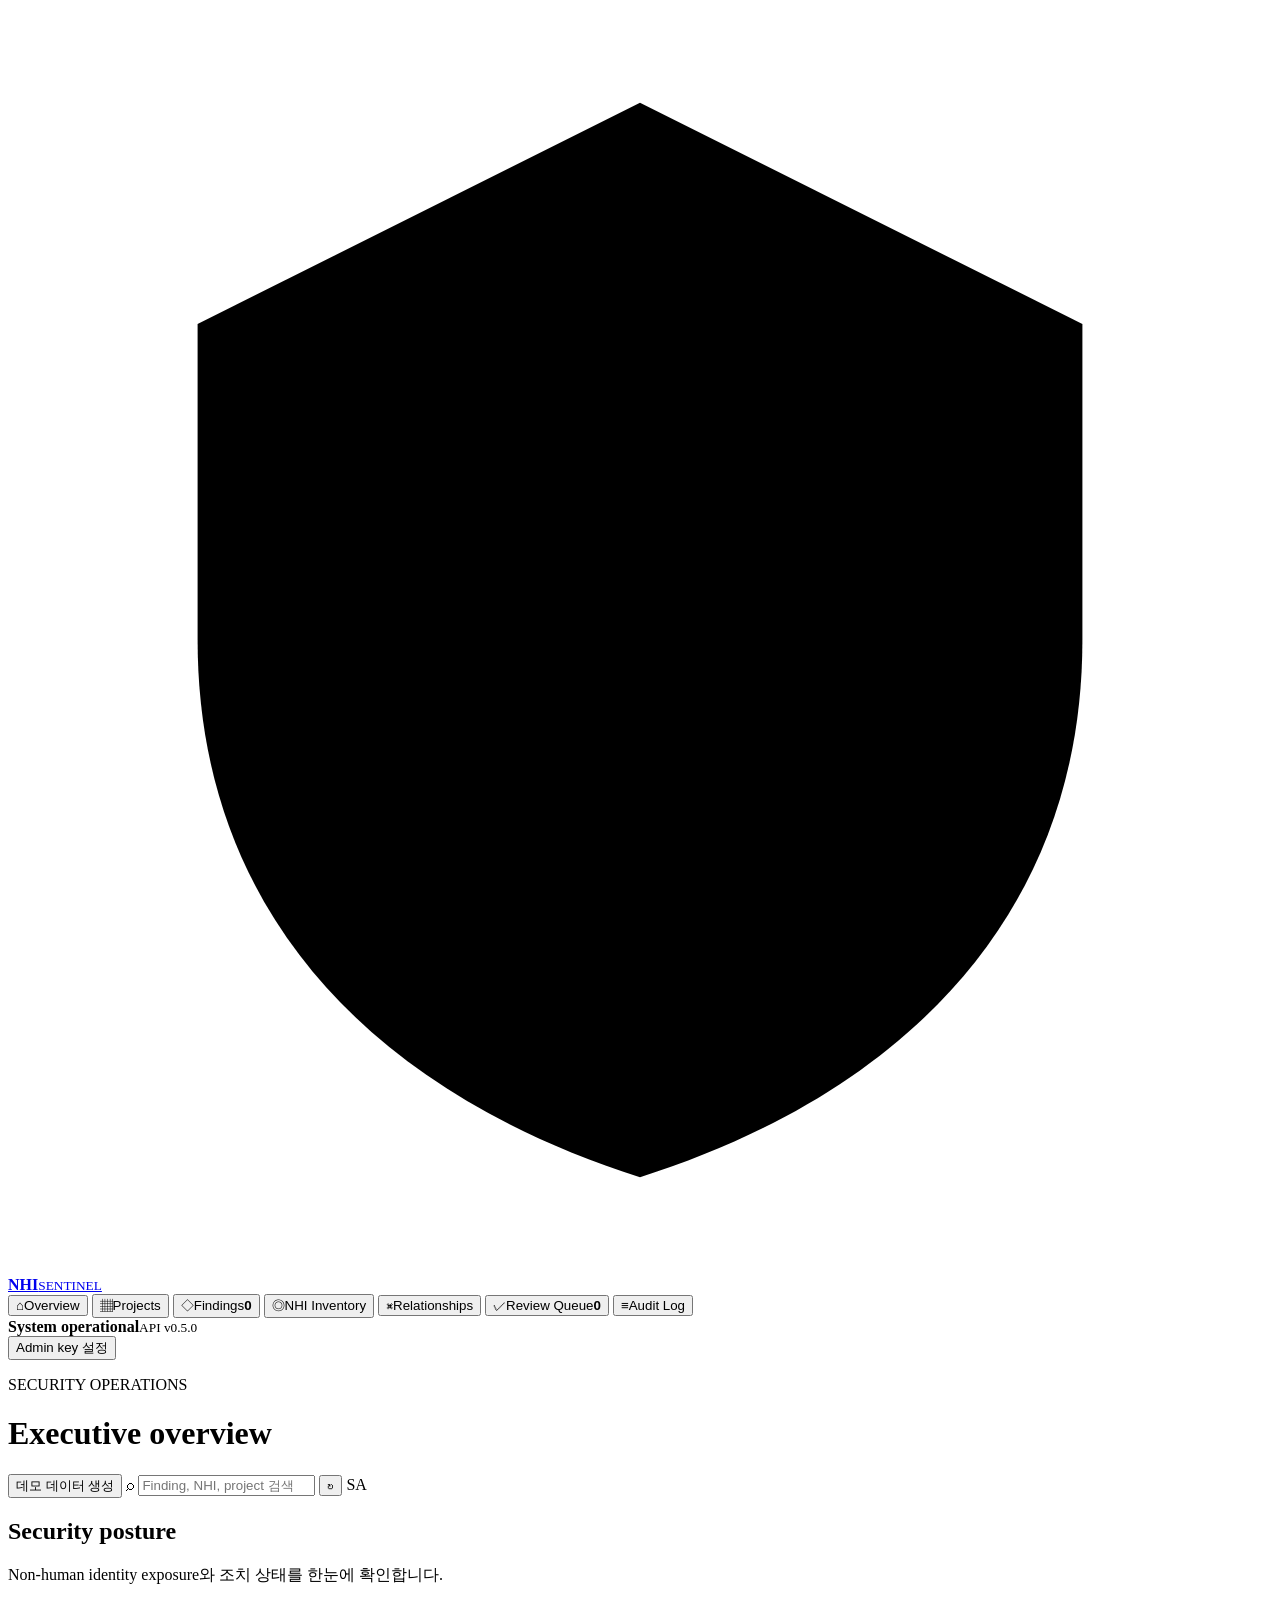
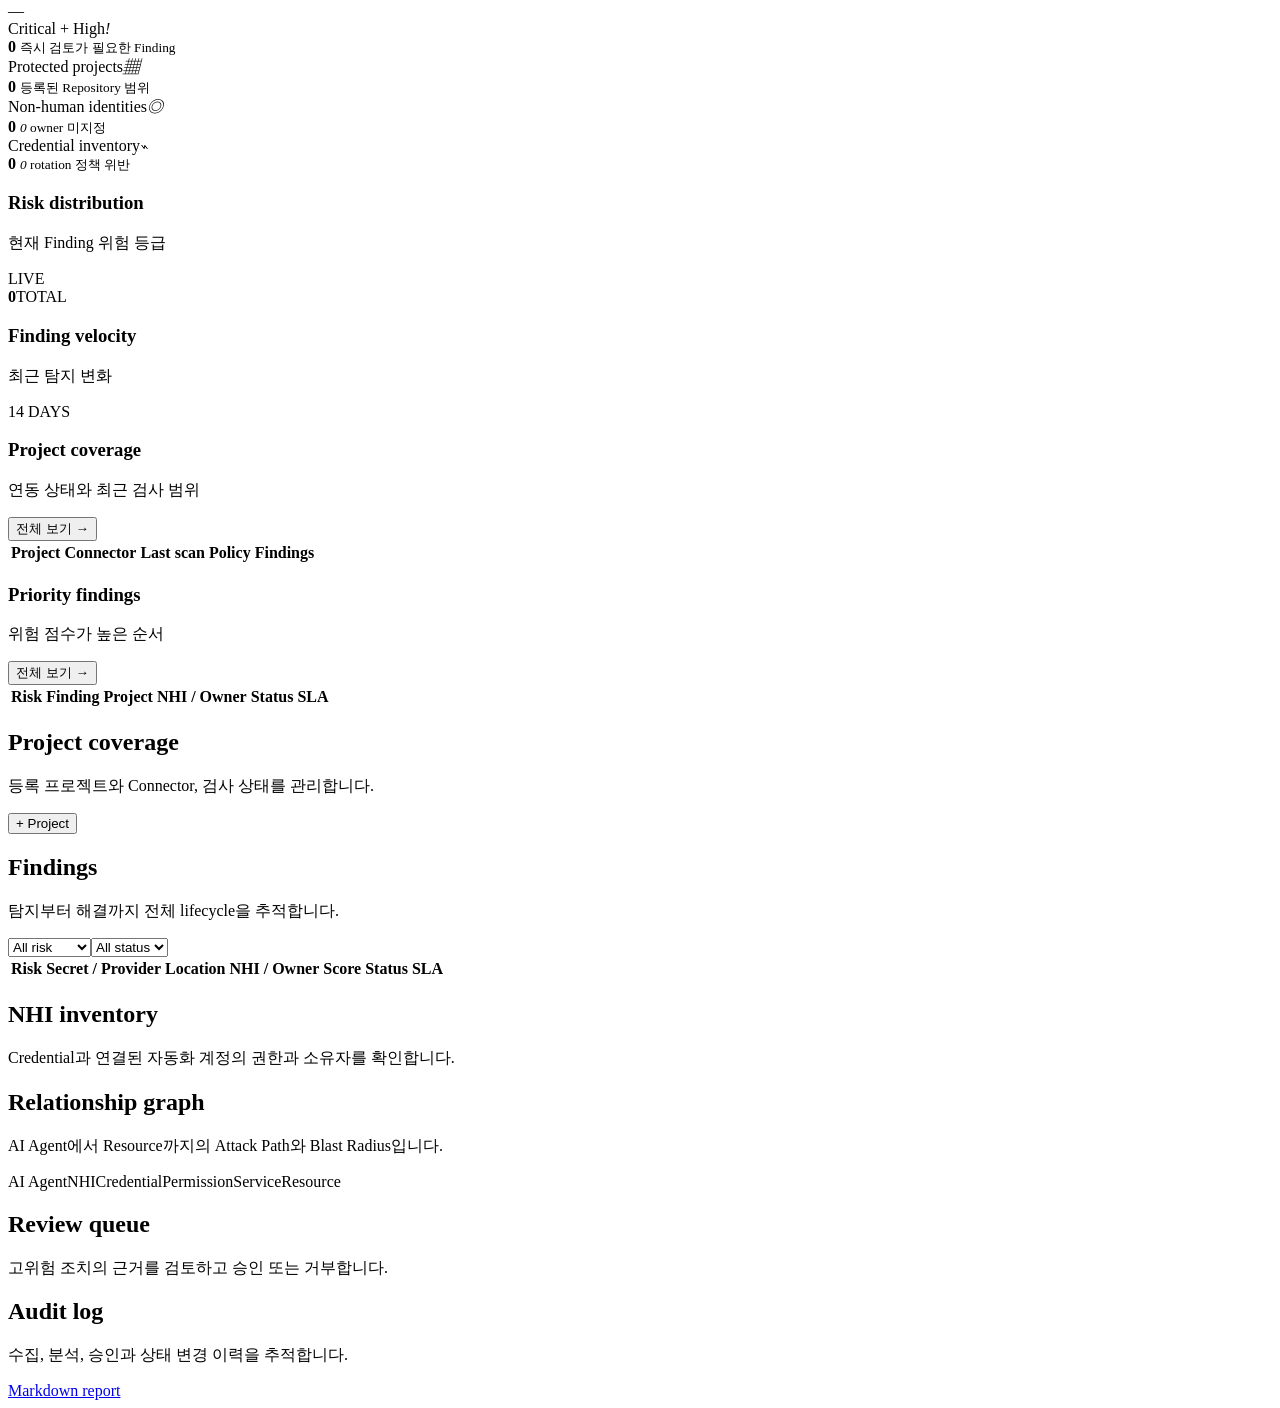
==== frontend/dashboard/index.html @ eeabc3a9 "feat: add NHI operations backend dashboard and demo workspace" ====
<!doctype html>
<html lang="ko">
<head>
  <meta charset="utf-8">
  <meta name="viewport" content="width=device-width, initial-scale=1">
  <title>NHI Sentinel · Security Operations</title>
  <link rel="stylesheet" href="/dashboard/styles.css">
</head>
<body>
  <div class="shell">
    <aside class="sidebar">
      <a class="brand" href="/dashboard/">
        <span class="brand-mark" aria-hidden="true">
          <svg viewBox="0 0 40 40"><path d="M20 3 34 10v10c0 8.8-5.8 14.4-14 17-8.2-2.6-14-8.2-14-17V10L20 3Z"/><path d="m13 20 4 4 10-10"/></svg>
        </span>
        <span><strong>NHI</strong><small>SENTINEL</small></span>
      </a>

      <nav aria-label="주요 메뉴">
        <button class="nav-item active" data-view-target="overview">
          <span class="nav-icon">⌂</span><span>Overview</span>
        </button>
        <button class="nav-item" data-view-target="projects">
          <span class="nav-icon">▦</span><span>Projects</span>
        </button>
        <button class="nav-item" data-view-target="findings">
          <span class="nav-icon">◇</span><span>Findings</span><b id="nav-finding-count">0</b>
        </button>
        <button class="nav-item" data-view-target="nhi">
          <span class="nav-icon">◎</span><span>NHI Inventory</span>
        </button>
        <button class="nav-item" data-view-target="graph">
          <span class="nav-icon">⌘</span><span>Relationships</span>
        </button>
        <button class="nav-item" data-view-target="reviews">
          <span class="nav-icon">✓</span><span>Review Queue</span><b id="nav-review-count">0</b>
        </button>
        <button class="nav-item" data-view-target="audit">
          <span class="nav-icon">≡</span><span>Audit Log</span>
        </button>
      </nav>

      <div class="sidebar-foot">
        <div class="system-state">
          <span class="pulse"></span>
          <div><strong>System operational</strong><small>API v0.5.0</small></div>
        </div>
        <button id="admin-key-button" class="ghost-button">Admin key 설정</button>
      </div>
    </aside>

    <main>
      <header class="topbar">
        <div>
          <p class="eyebrow">SECURITY OPERATIONS</p>
          <h1 id="page-title">Executive overview</h1>
        </div>
        <div class="top-actions">
          <button id="demo-workspace-button" class="secondary-button">데모 데이터 생성</button>
          <label class="search">
            <span>⌕</span>
            <input id="global-search" type="search" placeholder="Finding, NHI, project 검색">
          </label>
          <button id="refresh-button" class="icon-button" title="새로고침">↻</button>
          <span class="avatar" title="Security administrator">SA</span>
        </div>
      </header>

      <div id="error-banner" class="error-banner" hidden></div>

      <section class="view active" data-view="overview">
        <div class="section-heading">
          <div><h2>Security posture</h2><p>Non-human identity exposure와 조치 상태를 한눈에 확인합니다.</p></div>
          <span id="last-updated" class="updated">—</span>
        </div>

        <article id="demo-notice" class="demo-notice" hidden>
          <div><span class="chip">SYNTHETIC DATA</span><strong>안전한 데모 workspace가 활성화되어 있습니다.</strong><small>표시된 Credential은 모두 합성 값이며 실제 Secret을 포함하지 않습니다.</small></div>
          <button id="demo-reset-button" class="danger-button">데모 데이터 초기화</button>
        </article>

        <div class="kpi-grid">
          <article class="kpi critical">
            <div class="kpi-top"><span>Critical + High</span><i>!</i></div>
            <strong id="kpi-critical">0</strong>
            <small>즉시 검토가 필요한 Finding</small>
          </article>
          <article class="kpi">
            <div class="kpi-top"><span>Protected projects</span><i>▦</i></div>
            <strong id="kpi-projects">0</strong>
            <small>등록된 Repository 범위</small>
          </article>
          <article class="kpi">
            <div class="kpi-top"><span>Non-human identities</span><i>◎</i></div>
            <strong id="kpi-nhi">0</strong>
            <small><em id="kpi-ownerless">0</em> owner 미지정</small>
          </article>
          <article class="kpi warning">
            <div class="kpi-top"><span>Credential inventory</span><i>⌁</i></div>
            <strong id="kpi-credentials">0</strong>
            <small><em id="kpi-unrotated">0</em> rotation 정책 위반</small>
          </article>
        </div>

        <div class="analytics-grid">
          <article class="panel risk-panel">
            <div class="panel-head"><div><h3>Risk distribution</h3><p>현재 Finding 위험 등급</p></div><span class="chip">LIVE</span></div>
            <div class="risk-content">
              <div id="risk-donut" class="donut"><div><strong id="risk-total">0</strong><span>TOTAL</span></div></div>
              <div id="risk-legend" class="legend"></div>
            </div>
          </article>
          <article class="panel trend-panel">
            <div class="panel-head"><div><h3>Finding velocity</h3><p>최근 탐지 변화</p></div><span class="muted">14 DAYS</span></div>
            <div id="trend-chart" class="trend-chart"></div>
          </article>
        </div>

        <article class="panel">
          <div class="panel-head">
            <div><h3>Project coverage</h3><p>연동 상태와 최근 검사 범위</p></div>
            <button class="text-button" data-view-link="projects">전체 보기 →</button>
          </div>
          <div class="table-wrap"><table>
            <thead><tr><th>Project</th><th>Connector</th><th>Last scan</th><th>Policy</th><th>Findings</th><th></th></tr></thead>
            <tbody id="overview-projects"></tbody>
          </table></div>
        </article>

        <article class="panel">
          <div class="panel-head">
            <div><h3>Priority findings</h3><p>위험 점수가 높은 순서</p></div>
            <button class="text-button" data-view-link="findings">전체 보기 →</button>
          </div>
          <div class="table-wrap"><table>
            <thead><tr><th>Risk</th><th>Finding</th><th>Project</th><th>NHI / Owner</th><th>Status</th><th>SLA</th></tr></thead>
            <tbody id="overview-findings"></tbody>
          </table></div>
        </article>
      </section>

      <section class="view" data-view="projects">
        <div class="section-heading"><div><h2>Project coverage</h2><p>등록 프로젝트와 Connector, 검사 상태를 관리합니다.</p></div><button id="new-project-button" class="primary-button">+ Project</button></div>
        <div id="project-cards" class="card-grid"></div>
      </section>

      <section class="view" data-view="findings">
        <div class="section-heading"><div><h2>Findings</h2><p>탐지부터 해결까지 전체 lifecycle을 추적합니다.</p></div><div class="filter-row"><select id="finding-risk-filter"><option value="">All risk</option><option>CRITICAL</option><option>HIGH</option><option>MEDIUM</option><option>LOW</option></select><select id="finding-status-filter"><option value="">All status</option></select></div></div>
        <article class="panel"><div class="table-wrap"><table>
          <thead><tr><th>Risk</th><th>Secret / Provider</th><th>Location</th><th>NHI / Owner</th><th>Score</th><th>Status</th><th>SLA</th></tr></thead>
          <tbody id="all-findings"></tbody>
        </table></div></article>
      </section>

      <section class="view" data-view="nhi">
        <div class="section-heading"><div><h2>NHI inventory</h2><p>Credential과 연결된 자동화 계정의 권한과 소유자를 확인합니다.</p></div></div>
        <div id="nhi-cards" class="card-grid"></div>
      </section>

      <section class="view" data-view="graph">
        <div class="section-heading"><div><h2>Relationship graph</h2><p>AI Agent에서 Resource까지의 Attack Path와 Blast Radius입니다.</p></div><div id="graph-stats" class="filter-row"></div></div>
        <article class="panel graph-panel">
          <div class="graph-key"><span><i class="agent"></i>AI Agent</span><span><i class="nhi"></i>NHI</span><span><i class="credential"></i>Credential</span><span><i class="permission"></i>Permission</span><span><i class="service"></i>Service</span><span><i class="resource"></i>Resource</span></div>
          <div id="relationship-graph" class="relationship-graph"></div>
        </article>
      </section>

      <section class="view" data-view="reviews">
        <div class="section-heading"><div><h2>Review queue</h2><p>고위험 조치의 근거를 검토하고 승인 또는 거부합니다.</p></div></div>
        <div id="review-list" class="review-list"></div>
      </section>

      <section class="view" data-view="audit">
        <div class="section-heading"><div><h2>Audit log</h2><p>수집, 분석, 승인과 상태 변경 이력을 추적합니다.</p></div><a class="secondary-button" href="/reports/summary?format=markdown" target="_blank">Markdown report</a></div>
        <article class="panel"><div id="audit-list" class="audit-list"></div></article>
      </section>
    </main>
  </div>

  <dialog id="project-dialog">
    <form id="project-form" method="dialog">
      <div class="dialog-head"><div><p class="eyebrow">PROJECT COVERAGE</p><h2>Project 등록</h2></div><button value="cancel" class="dialog-close">×</button></div>
      <label>표시 이름<input name="name" required placeholder="Payment backend"></label>
      <label>GitHub Repository<input name="repository" required placeholder="acme/backend"></label>
      <label>설명<textarea name="description" rows="3" placeholder="Production payment service"></textarea></label>
      <div class="check-row"><label><input type="checkbox" name="policy_enabled" checked> 정책 적용</label><label><input type="checkbox" name="schedule_enabled"> 정기 검사</label></div>
      <div class="dialog-actions"><button value="cancel" class="secondary-button">취소</button><button type="submit" value="default" class="primary-button">등록</button></div>
    </form>
  </dialog>

  <script src="/dashboard/app.js" defer></script>
</body>
</html>
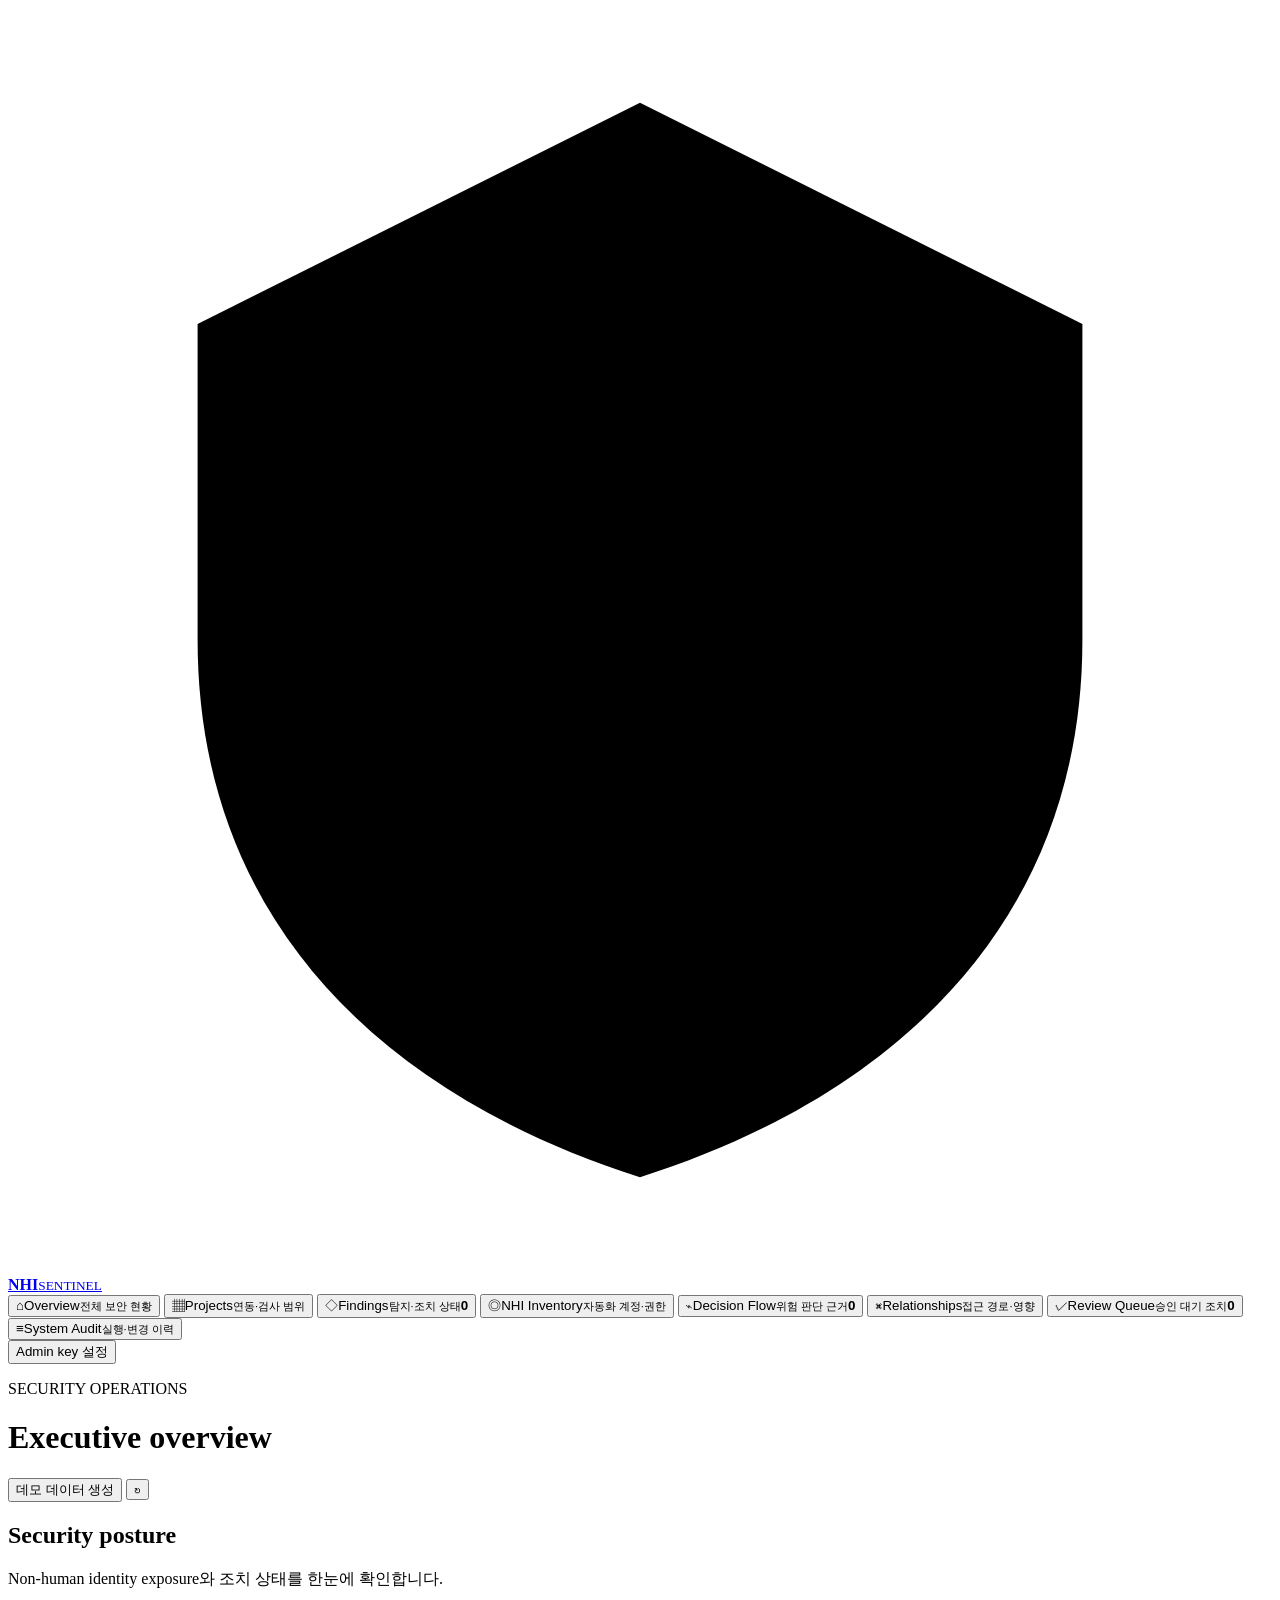
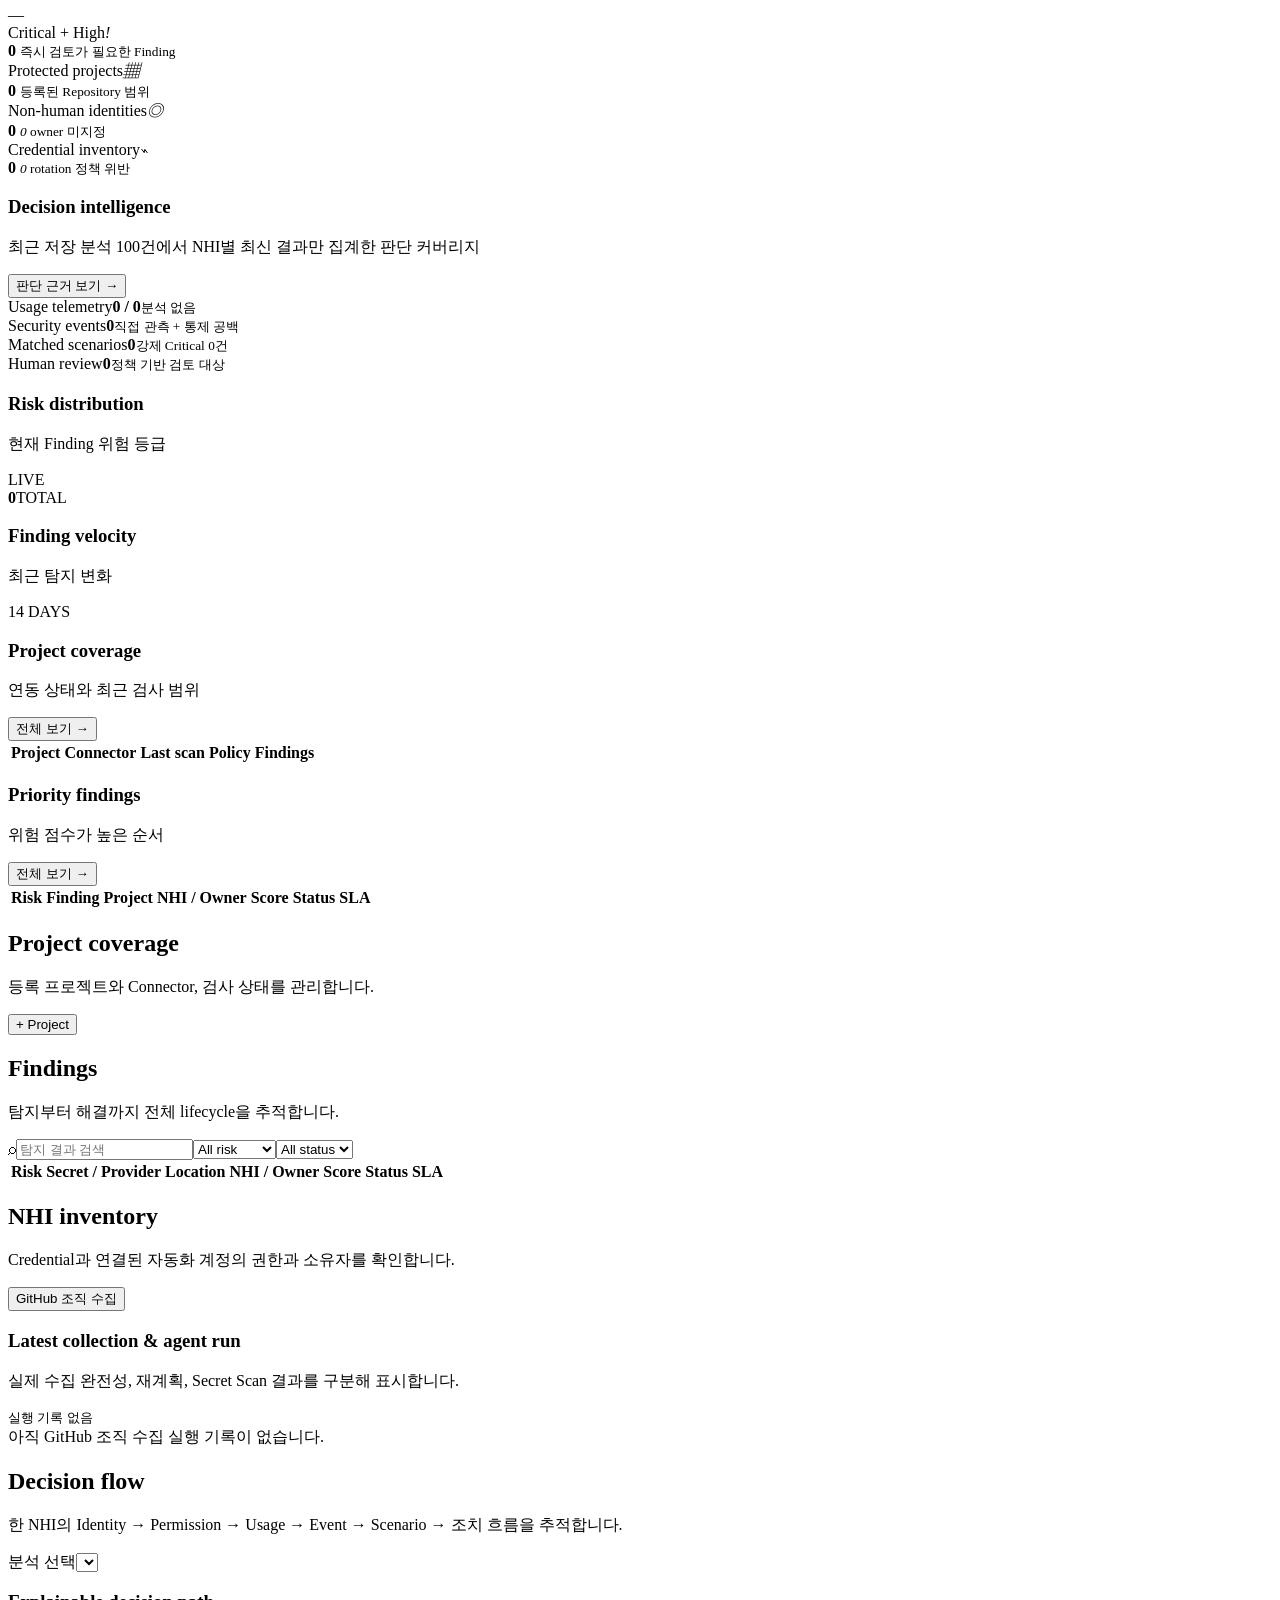
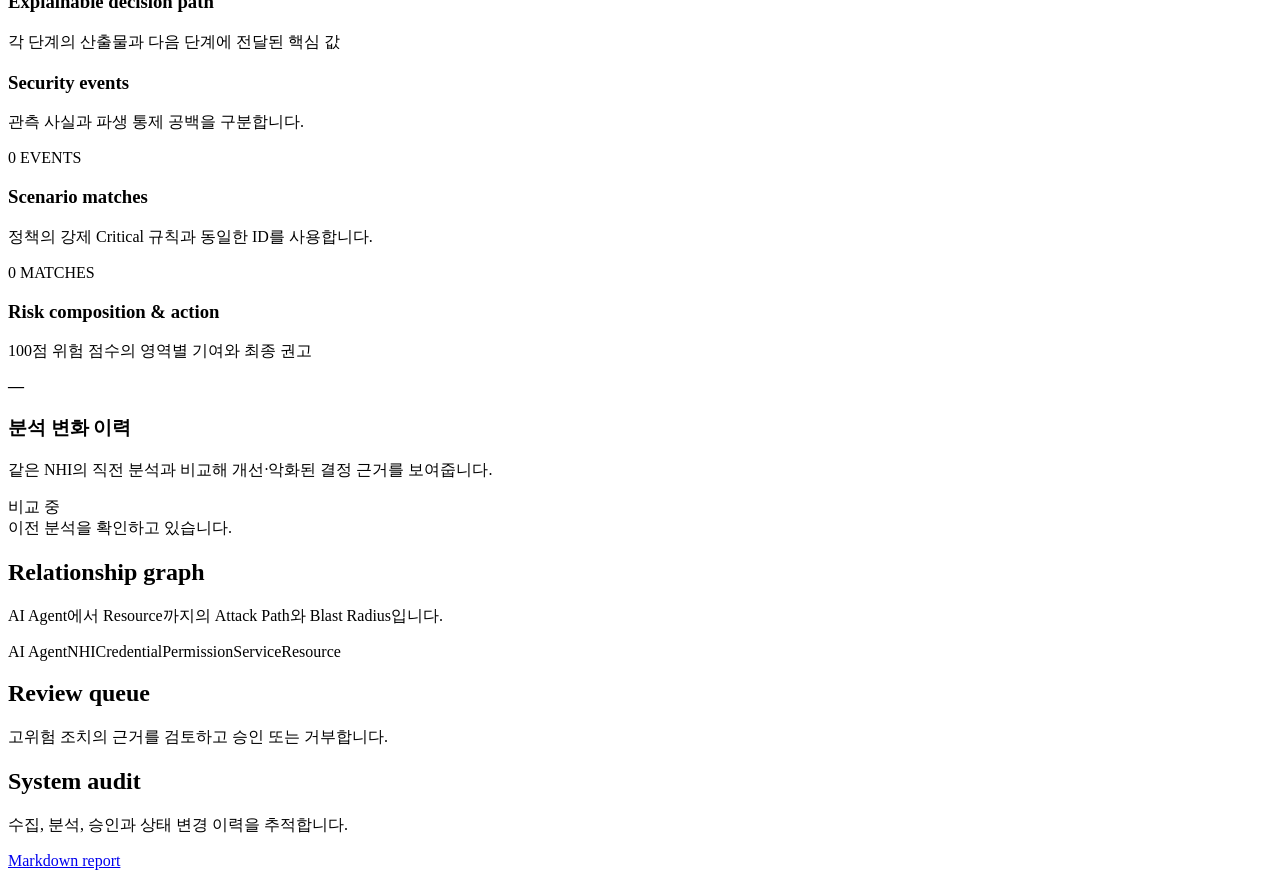
==== commit cc3f90d5: "feat: integrate NHI agent analysis and competition dashboard" ====
--- a/frontend/dashboard/index.html
+++ b/frontend/dashboard/index.html
@@ -18,33 +18,32 @@
 
       <nav aria-label="주요 메뉴">
         <button class="nav-item active" data-view-target="overview">
-          <span class="nav-icon">⌂</span><span>Overview</span>
+          <span class="nav-icon">⌂</span><span class="nav-copy"><span>Overview</span><small>전체 보안 현황</small></span>
         </button>
         <button class="nav-item" data-view-target="projects">
-          <span class="nav-icon">▦</span><span>Projects</span>
+          <span class="nav-icon">▦</span><span class="nav-copy"><span>Projects</span><small>연동·검사 범위</small></span>
         </button>
         <button class="nav-item" data-view-target="findings">
-          <span class="nav-icon">◇</span><span>Findings</span><b id="nav-finding-count">0</b>
+          <span class="nav-icon">◇</span><span class="nav-copy"><span>Findings</span><small>탐지·조치 상태</small></span><b id="nav-finding-count">0</b>
         </button>
         <button class="nav-item" data-view-target="nhi">
-          <span class="nav-icon">◎</span><span>NHI Inventory</span>
+          <span class="nav-icon">◎</span><span class="nav-copy"><span>NHI Inventory</span><small>자동화 계정·권한</small></span>
+        </button>
+        <button class="nav-item" data-view-target="decisions">
+          <span class="nav-icon">⌁</span><span class="nav-copy"><span>Decision Flow</span><small>위험 판단 근거</small></span><b id="nav-scenario-count">0</b>
         </button>
         <button class="nav-item" data-view-target="graph">
-          <span class="nav-icon">⌘</span><span>Relationships</span>
+          <span class="nav-icon">⌘</span><span class="nav-copy"><span>Relationships</span><small>접근 경로·영향</small></span>
         </button>
         <button class="nav-item" data-view-target="reviews">
-          <span class="nav-icon">✓</span><span>Review Queue</span><b id="nav-review-count">0</b>
+          <span class="nav-icon">✓</span><span class="nav-copy"><span>Review Queue</span><small>승인 대기 조치</small></span><b id="nav-review-count">0</b>
         </button>
         <button class="nav-item" data-view-target="audit">
-          <span class="nav-icon">≡</span><span>Audit Log</span>
+          <span class="nav-icon">≡</span><span class="nav-copy"><span>System Audit</span><small>실행·변경 이력</small></span>
         </button>
       </nav>
 
       <div class="sidebar-foot">
-        <div class="system-state">
-          <span class="pulse"></span>
-          <div><strong>System operational</strong><small>API v0.5.0</small></div>
-        </div>
         <button id="admin-key-button" class="ghost-button">Admin key 설정</button>
       </div>
     </aside>
@@ -57,12 +56,7 @@
         </div>
         <div class="top-actions">
           <button id="demo-workspace-button" class="secondary-button">데모 데이터 생성</button>
-          <label class="search">
-            <span>⌕</span>
-            <input id="global-search" type="search" placeholder="Finding, NHI, project 검색">
-          </label>
           <button id="refresh-button" class="icon-button" title="새로고침">↻</button>
-          <span class="avatar" title="Security administrator">SA</span>
         </div>
       </header>
 
@@ -101,6 +95,19 @@
             <small><em id="kpi-unrotated">0</em> rotation 정책 위반</small>
           </article>
         </div>
+
+        <article class="panel intelligence-panel">
+          <div class="panel-head">
+            <div><h3>Decision intelligence</h3><p>최근 저장 분석 100건에서 NHI별 최신 결과만 집계한 판단 커버리지</p></div>
+            <button class="text-button" data-view-link="decisions">판단 근거 보기 →</button>
+          </div>
+          <div class="intelligence-grid">
+            <div class="intel-stat"><span>Usage telemetry</span><strong id="intel-usage">0 / 0</strong><small id="intel-usage-note">분석 없음</small></div>
+            <div class="intel-stat"><span>Security events</span><strong id="intel-events">0</strong><small id="intel-event-note">직접 관측 + 통제 공백</small></div>
+            <div class="intel-stat"><span>Matched scenarios</span><strong id="intel-scenarios">0</strong><small id="intel-scenario-note">강제 Critical 0건</small></div>
+            <div class="intel-stat decision"><span>Human review</span><strong id="intel-reviews">0</strong><small>정책 기반 검토 대상</small></div>
+          </div>
+        </article>
 
         <div class="analytics-grid">
           <article class="panel risk-panel">
@@ -133,7 +140,7 @@
             <button class="text-button" data-view-link="findings">전체 보기 →</button>
           </div>
           <div class="table-wrap"><table>
-            <thead><tr><th>Risk</th><th>Finding</th><th>Project</th><th>NHI / Owner</th><th>Status</th><th>SLA</th></tr></thead>
+            <thead><tr><th>Risk</th><th>Finding</th><th>Project</th><th>NHI / Owner</th><th>Score</th><th>Status</th><th>SLA</th></tr></thead>
             <tbody id="overview-findings"></tbody>
           </table></div>
         </article>
@@ -145,7 +152,7 @@
       </section>
 
       <section class="view" data-view="findings">
-        <div class="section-heading"><div><h2>Findings</h2><p>탐지부터 해결까지 전체 lifecycle을 추적합니다.</p></div><div class="filter-row"><select id="finding-risk-filter"><option value="">All risk</option><option>CRITICAL</option><option>HIGH</option><option>MEDIUM</option><option>LOW</option></select><select id="finding-status-filter"><option value="">All status</option></select></div></div>
+        <div class="section-heading"><div><h2>Findings</h2><p>탐지부터 해결까지 전체 lifecycle을 추적합니다.</p></div><div class="filter-row"><label class="search finding-search"><span>⌕</span><input id="finding-search" type="search" placeholder="탐지 결과 검색" aria-label="탐지 결과 검색"></label><select id="finding-risk-filter"><option value="">All risk</option><option>CRITICAL</option><option>HIGH</option><option>MEDIUM</option><option>LOW</option></select><select id="finding-status-filter"><option value="">All status</option></select></div></div>
         <article class="panel"><div class="table-wrap"><table>
           <thead><tr><th>Risk</th><th>Secret / Provider</th><th>Location</th><th>NHI / Owner</th><th>Score</th><th>Status</th><th>SLA</th></tr></thead>
           <tbody id="all-findings"></tbody>
@@ -153,8 +160,53 @@
       </section>
 
       <section class="view" data-view="nhi">
-        <div class="section-heading"><div><h2>NHI inventory</h2><p>Credential과 연결된 자동화 계정의 권한과 소유자를 확인합니다.</p></div></div>
+        <div class="section-heading"><div><h2>NHI inventory</h2><p>Credential과 연결된 자동화 계정의 권한과 소유자를 확인합니다.</p></div><button id="github-discover-button" class="primary-button">GitHub 조직 수집</button></div>
+        <article class="panel collection-run-panel">
+          <div class="panel-head">
+            <div><h3>Latest collection & agent run</h3><p>실제 수집 완전성, 재계획, Secret Scan 결과를 구분해 표시합니다.</p></div>
+            <div class="run-heading"><span id="github-run-status"></span><small id="github-run-time">실행 기록 없음</small></div>
+          </div>
+          <div id="github-run-empty" class="empty-state">아직 GitHub 조직 수집 실행 기록이 없습니다.</div>
+          <div id="github-run-content" hidden>
+            <div id="github-coverage-metrics" class="collection-metrics"></div>
+            <div id="github-run-plan" class="run-plan"></div>
+            <div id="github-run-notes" class="run-notes"></div>
+          </div>
+        </article>
         <div id="nhi-cards" class="card-grid"></div>
+      </section>
+
+      <section class="view" data-view="decisions">
+        <div class="section-heading">
+          <div><h2>Decision flow</h2><p>한 NHI의 Identity → Permission → Usage → Event → Scenario → 조치 흐름을 추적합니다.</p></div>
+          <label class="analysis-picker">분석 선택<select id="analysis-selector" aria-label="분석 선택"></select></label>
+        </div>
+        <div id="decision-empty" class="empty-state panel" hidden>저장된 분석이 없습니다. Scan 또는 Inventory 분석을 먼저 실행하세요.</div>
+        <div id="decision-content">
+          <div id="decision-coverage" class="coverage-row"></div>
+          <article class="panel decision-flow-panel">
+            <div class="panel-head"><div><h3>Explainable decision path</h3><p>각 단계의 산출물과 다음 단계에 전달된 핵심 값</p></div><span id="decision-risk-badge"></span></div>
+            <div id="decision-flow" class="decision-flow"></div>
+          </article>
+          <div class="decision-grid">
+            <article class="panel">
+              <div class="panel-head"><div><h3>Security events</h3><p>관측 사실과 파생 통제 공백을 구분합니다.</p></div><span id="event-count" class="chip">0 EVENTS</span></div>
+              <div id="event-timeline" class="event-timeline"></div>
+            </article>
+            <article class="panel">
+              <div class="panel-head"><div><h3>Scenario matches</h3><p>정책의 강제 Critical 규칙과 동일한 ID를 사용합니다.</p></div><span id="scenario-count" class="chip">0 MATCHES</span></div>
+              <div id="scenario-list" class="scenario-list"></div>
+            </article>
+          </div>
+          <article class="panel">
+            <div class="panel-head"><div><h3>Risk composition & action</h3><p>100점 위험 점수의 영역별 기여와 최종 권고</p></div><strong id="decision-action" class="action-callout">—</strong></div>
+            <div id="risk-factor-list" class="risk-factor-list"></div>
+          </article>
+          <article class="panel history-panel">
+            <div class="panel-head"><div><h3>분석 변화 이력</h3><p>같은 NHI의 직전 분석과 비교해 개선·악화된 결정 근거를 보여줍니다.</p></div><span id="history-trend" class="chip">비교 중</span></div>
+            <div id="history-comparison" class="history-comparison"><div class="empty-state">이전 분석을 확인하고 있습니다.</div></div>
+          </article>
+        </div>
       </section>
 
       <section class="view" data-view="graph">
@@ -171,7 +223,7 @@
       </section>
 
       <section class="view" data-view="audit">
-        <div class="section-heading"><div><h2>Audit log</h2><p>수집, 분석, 승인과 상태 변경 이력을 추적합니다.</p></div><a class="secondary-button" href="/reports/summary?format=markdown" target="_blank">Markdown report</a></div>
+        <div class="section-heading"><div><h2>System audit</h2><p>수집, 분석, 승인과 상태 변경 이력을 추적합니다.</p></div><a class="secondary-button" href="/reports/summary?format=markdown" target="_blank">Markdown report</a></div>
         <article class="panel"><div id="audit-list" class="audit-list"></div></article>
       </section>
     </main>
@@ -183,7 +235,7 @@
       <label>표시 이름<input name="name" required placeholder="Payment backend"></label>
       <label>GitHub Repository<input name="repository" required placeholder="acme/backend"></label>
       <label>설명<textarea name="description" rows="3" placeholder="Production payment service"></textarea></label>
-      <div class="check-row"><label><input type="checkbox" name="policy_enabled" checked> 정책 적용</label><label><input type="checkbox" name="schedule_enabled"> 정기 검사</label></div>
+      <div class="check-row"><label><input type="checkbox" name="policy_enabled" checked> 정책 적용</label></div>
       <div class="dialog-actions"><button value="cancel" class="secondary-button">취소</button><button type="submit" value="default" class="primary-button">등록</button></div>
     </form>
   </dialog>
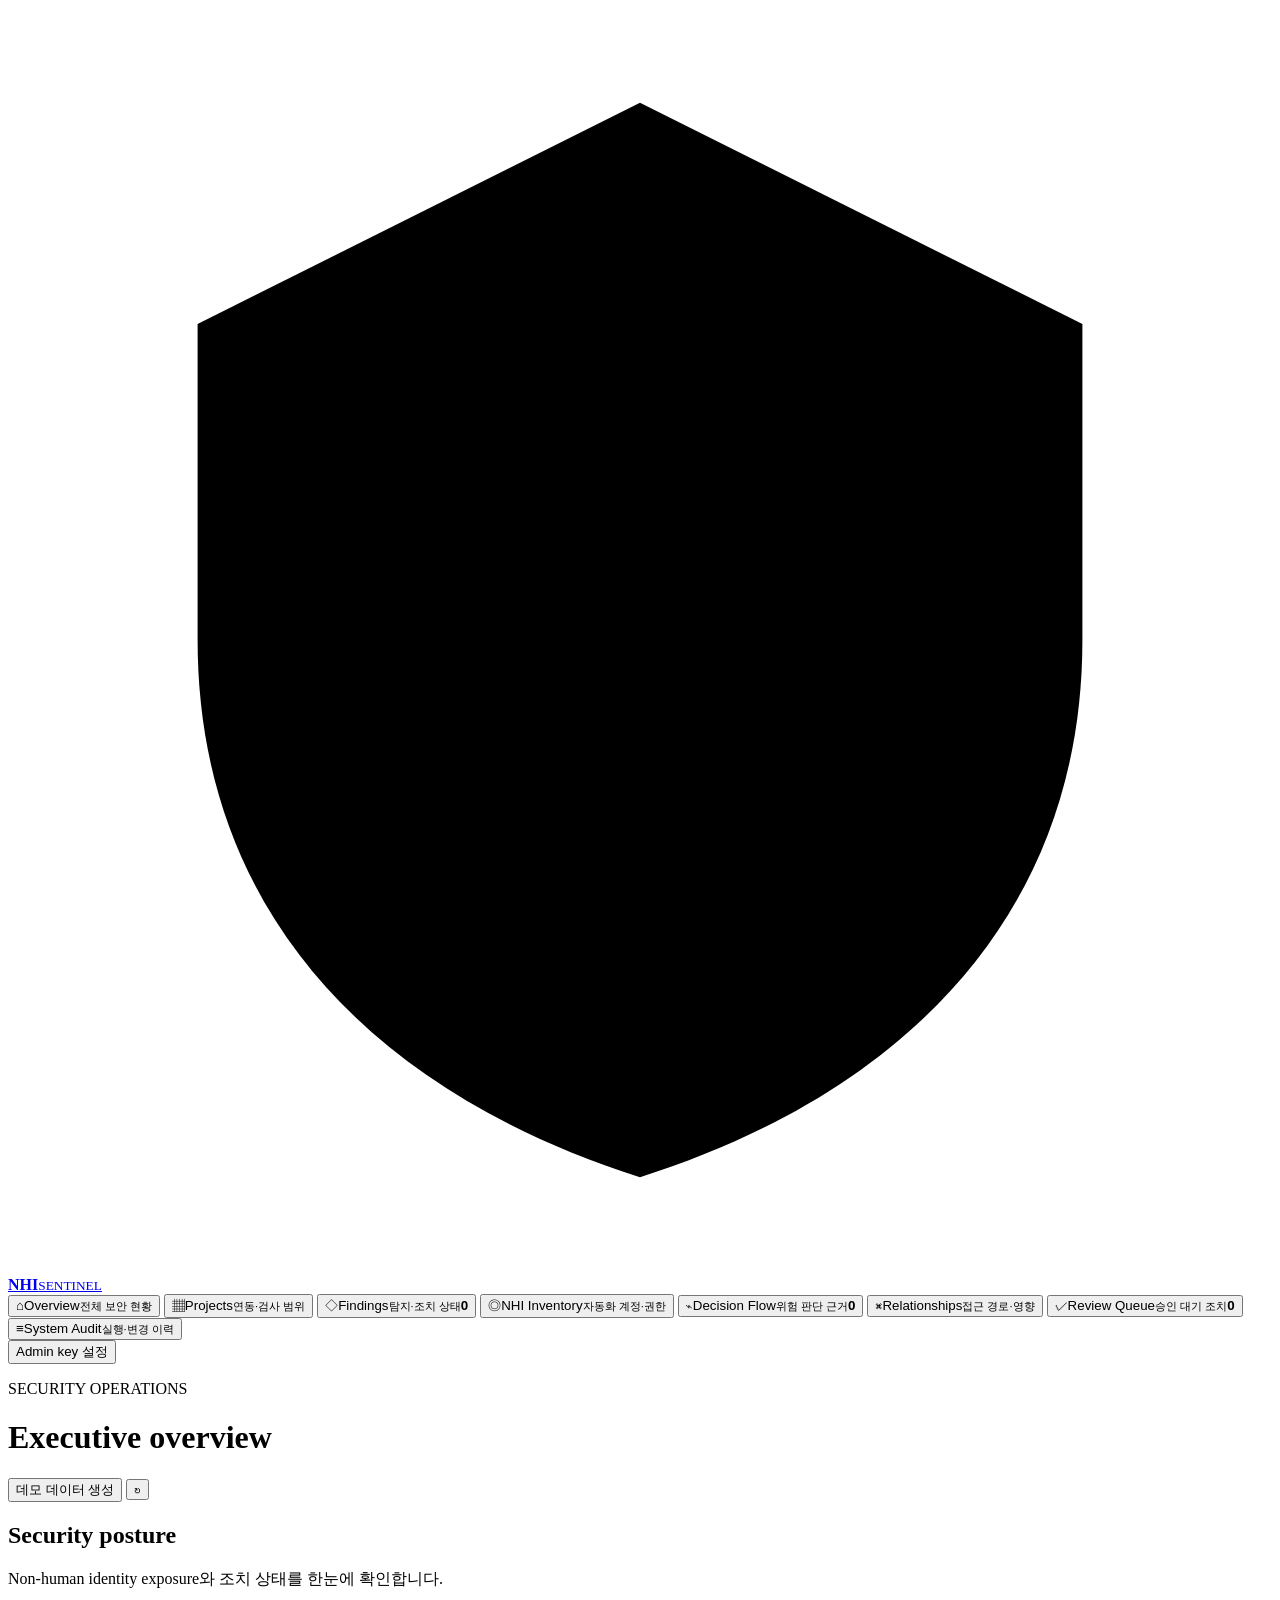
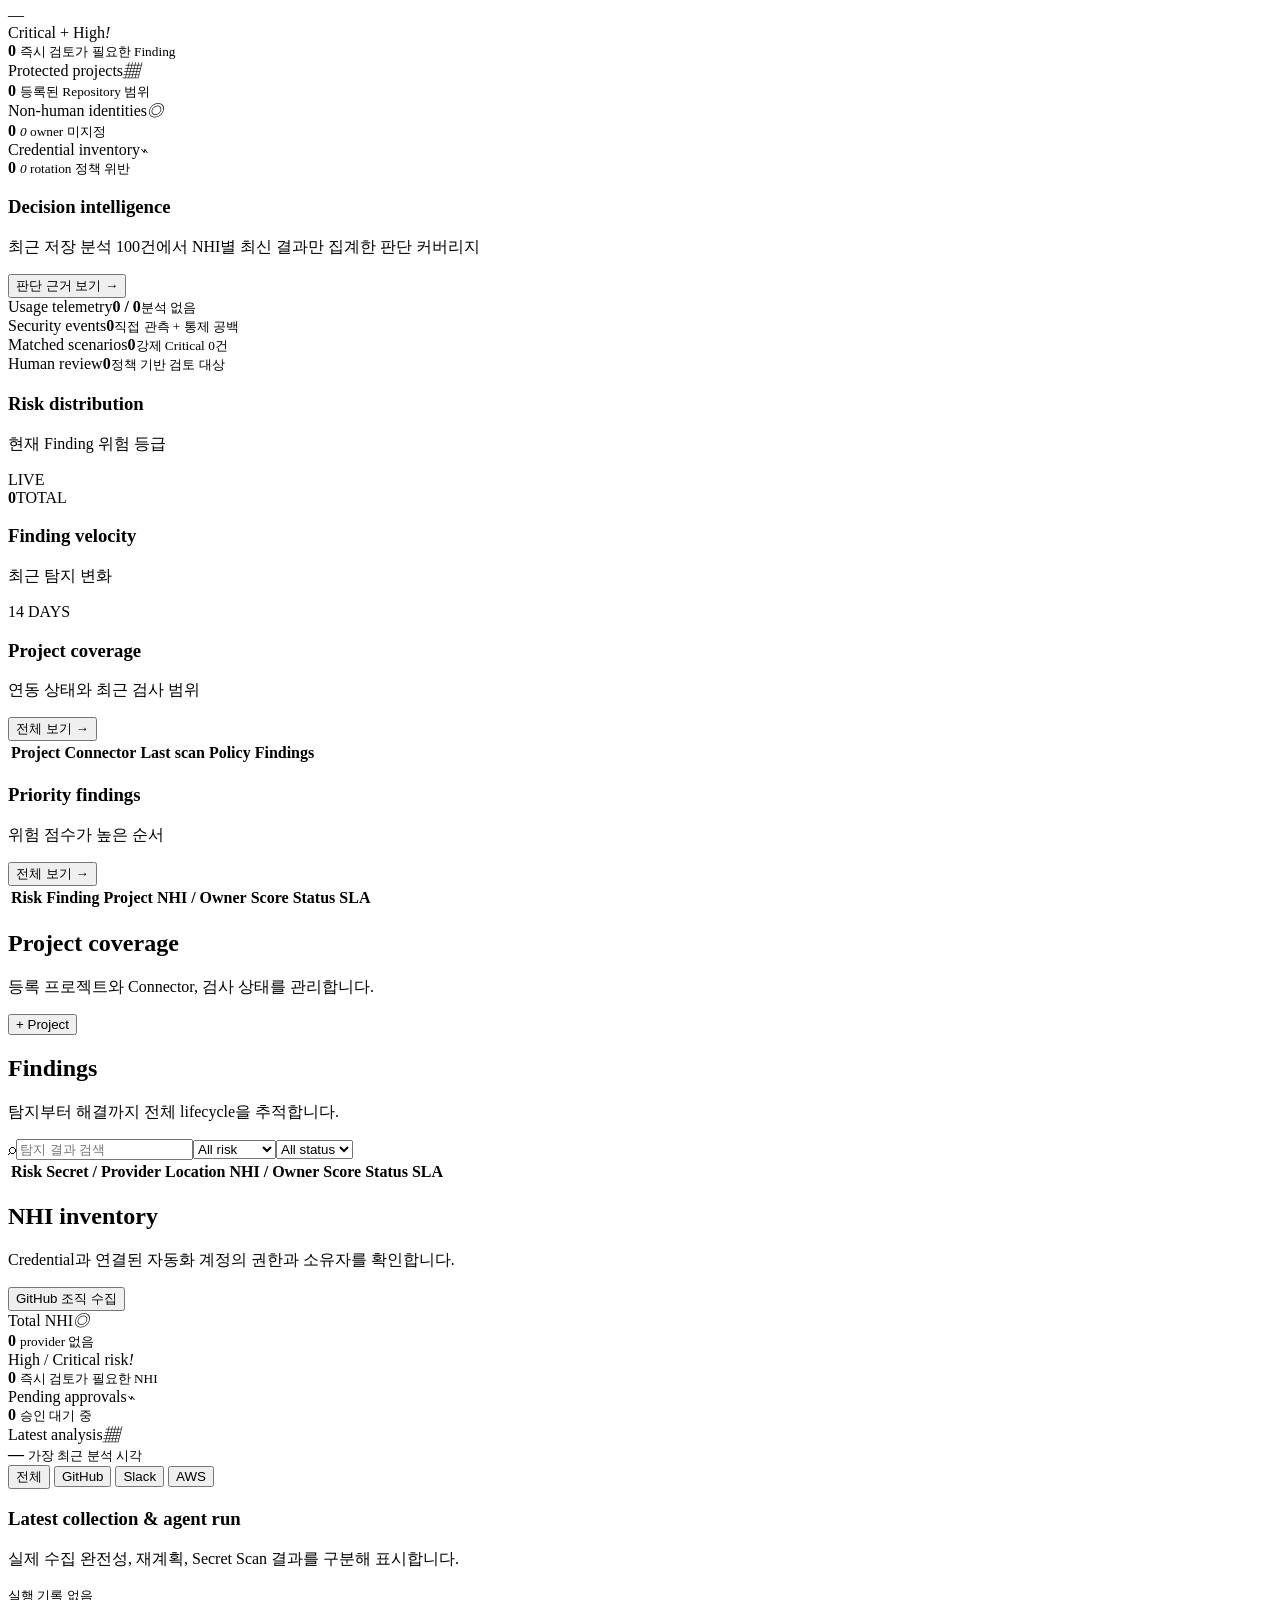
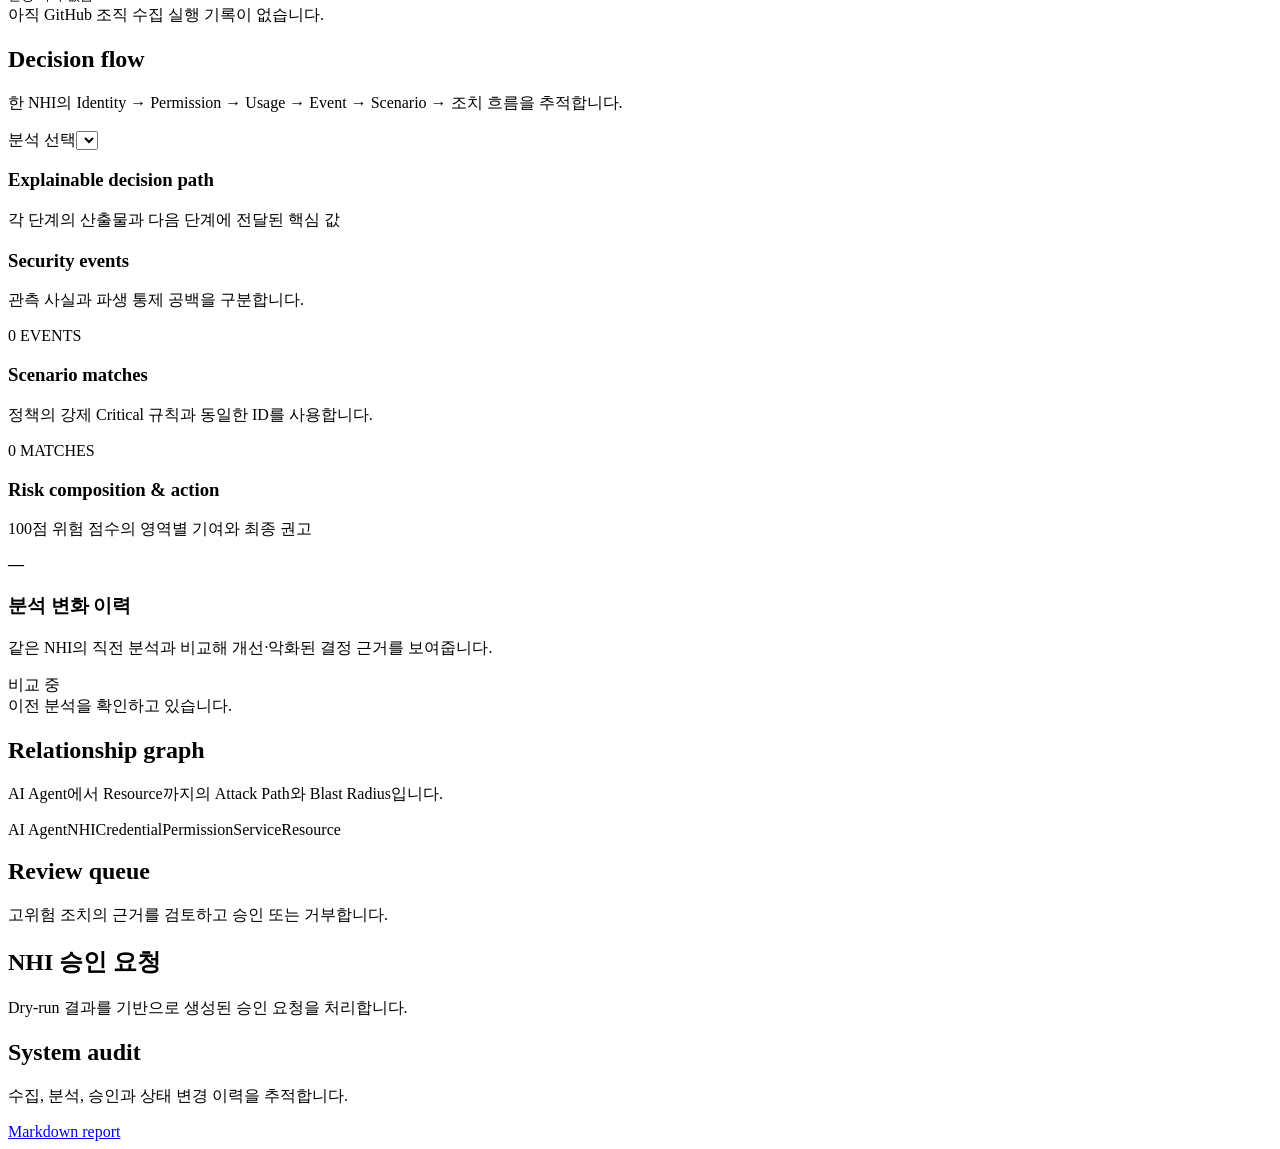
==== commit 3c4fd848: "기능: NHI 통합 관리 Dry-run 승인 워크플로우 및 대시보드 구현" ====
--- a/frontend/dashboard/index.html
+++ b/frontend/dashboard/index.html
@@ -161,6 +161,34 @@
 
       <section class="view" data-view="nhi">
         <div class="section-heading"><div><h2>NHI inventory</h2><p>Credential과 연결된 자동화 계정의 권한과 소유자를 확인합니다.</p></div><button id="github-discover-button" class="primary-button">GitHub 조직 수집</button></div>
+        <div class="kpi-grid">
+          <article class="kpi">
+            <div class="kpi-top"><span>Total NHI</span><i>◎</i></div>
+            <strong id="nhi-kpi-total">0</strong>
+            <small id="nhi-kpi-providers">provider 없음</small>
+          </article>
+          <article class="kpi critical">
+            <div class="kpi-top"><span>High / Critical risk</span><i>!</i></div>
+            <strong id="nhi-kpi-high-risk">0</strong>
+            <small>즉시 검토가 필요한 NHI</small>
+          </article>
+          <article class="kpi warning">
+            <div class="kpi-top"><span>Pending approvals</span><i>⌁</i></div>
+            <strong id="nhi-kpi-pending-approvals">0</strong>
+            <small>승인 대기 중</small>
+          </article>
+          <article class="kpi">
+            <div class="kpi-top"><span>Latest analysis</span><i>▦</i></div>
+            <strong id="nhi-kpi-latest-analysis">—</strong>
+            <small>가장 최근 분석 시각</small>
+          </article>
+        </div>
+        <div class="filter-row" id="nhi-provider-filter">
+          <button class="chip filter-chip active" data-nhi-provider="">전체</button>
+          <button class="chip filter-chip" data-nhi-provider="github">GitHub</button>
+          <button class="chip filter-chip" data-nhi-provider="slack">Slack</button>
+          <button class="chip filter-chip" data-nhi-provider="aws">AWS</button>
+        </div>
         <article class="panel collection-run-panel">
           <div class="panel-head">
             <div><h3>Latest collection & agent run</h3><p>실제 수집 완전성, 재계획, Secret Scan 결과를 구분해 표시합니다.</p></div>
@@ -220,6 +248,9 @@
       <section class="view" data-view="reviews">
         <div class="section-heading"><div><h2>Review queue</h2><p>고위험 조치의 근거를 검토하고 승인 또는 거부합니다.</p></div></div>
         <div id="review-list" class="review-list"></div>
+
+        <div class="section-heading"><div><h2>NHI 승인 요청</h2><p>Dry-run 결과를 기반으로 생성된 승인 요청을 처리합니다.</p></div></div>
+        <div id="approval-list" class="review-list"></div>
       </section>
 
       <section class="view" data-view="audit">
@@ -228,6 +259,14 @@
       </section>
     </main>
   </div>
+
+  <dialog id="nhi-detail-dialog">
+    <form method="dialog">
+      <div class="dialog-head"><div><p class="eyebrow">NHI DETAIL</p><h2 id="nhi-detail-title">NHI 상세</h2></div><button value="cancel" class="dialog-close">×</button></div>
+      <div id="nhi-detail-body"><div class="empty-state">불러오는 중…</div></div>
+      <div class="dialog-actions"><button value="cancel" class="secondary-button">닫기</button></div>
+    </form>
+  </dialog>
 
   <dialog id="project-dialog">
     <form id="project-form" method="dialog">
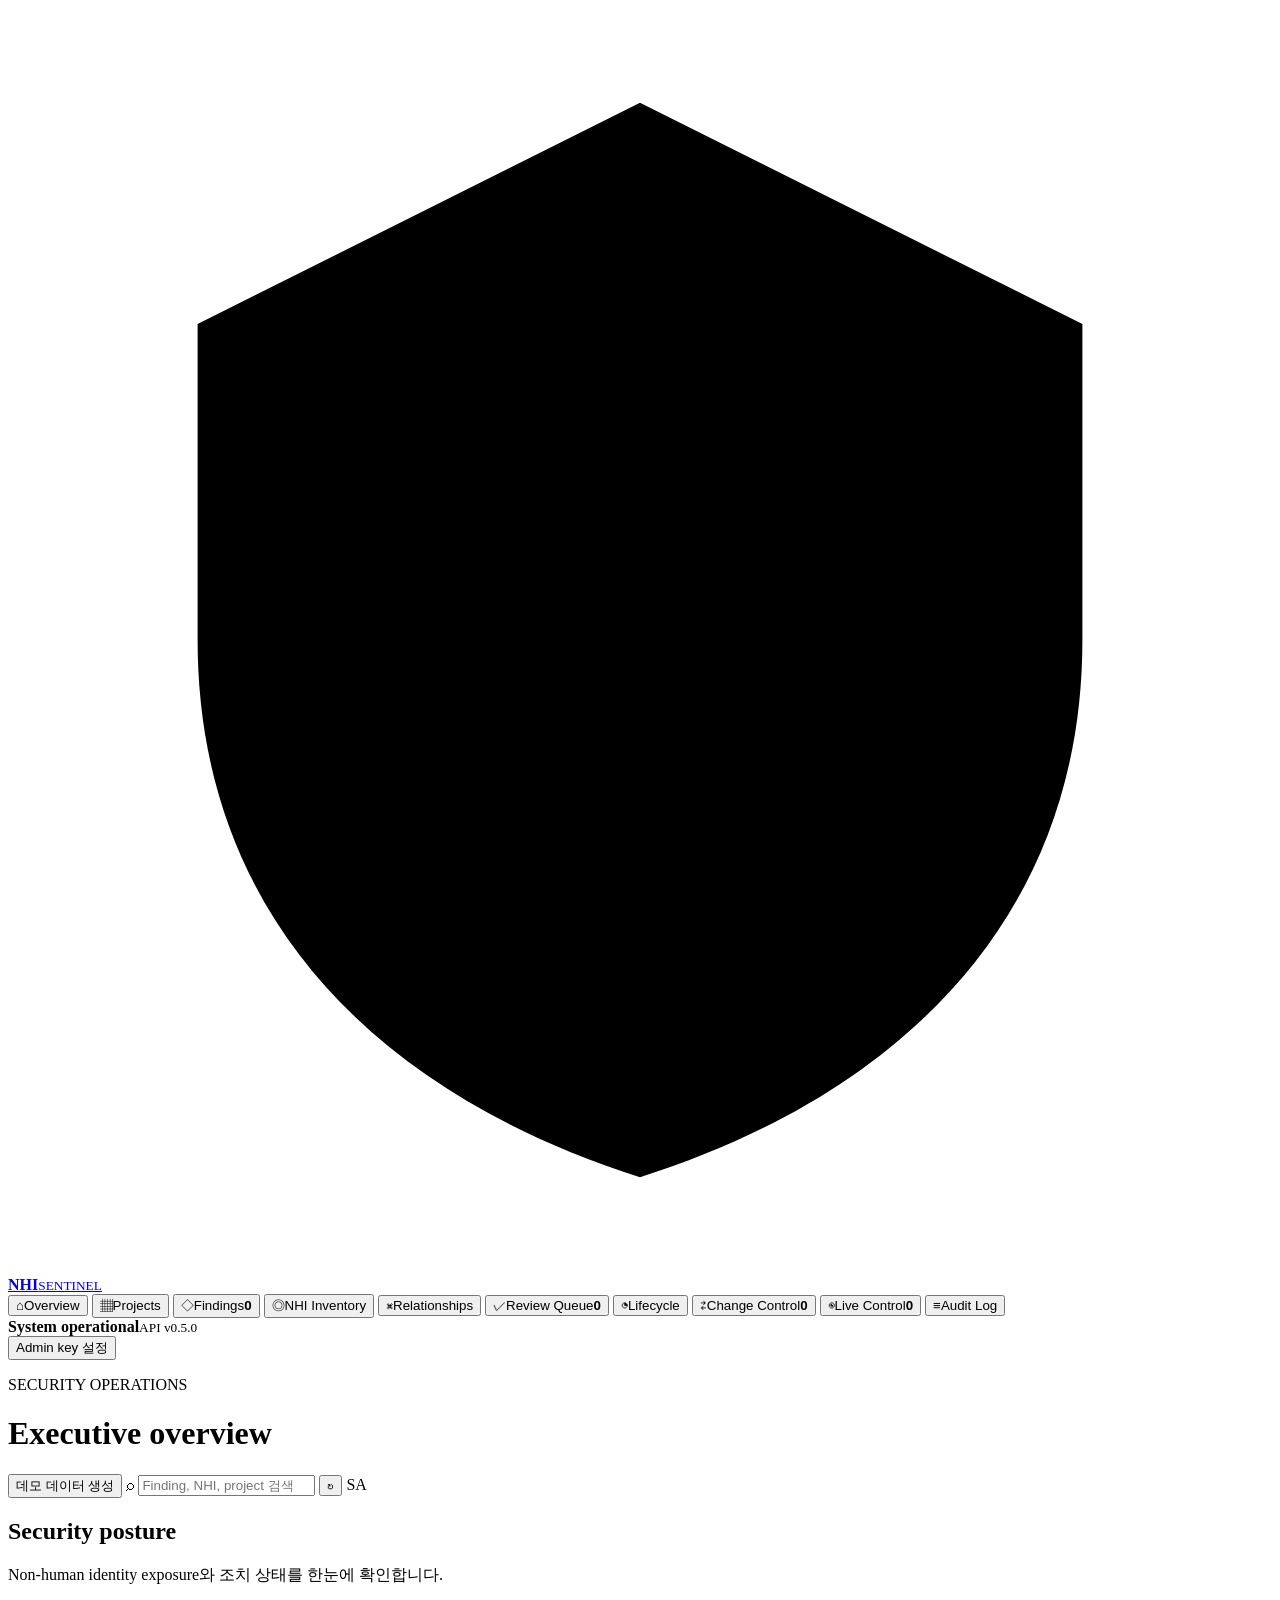
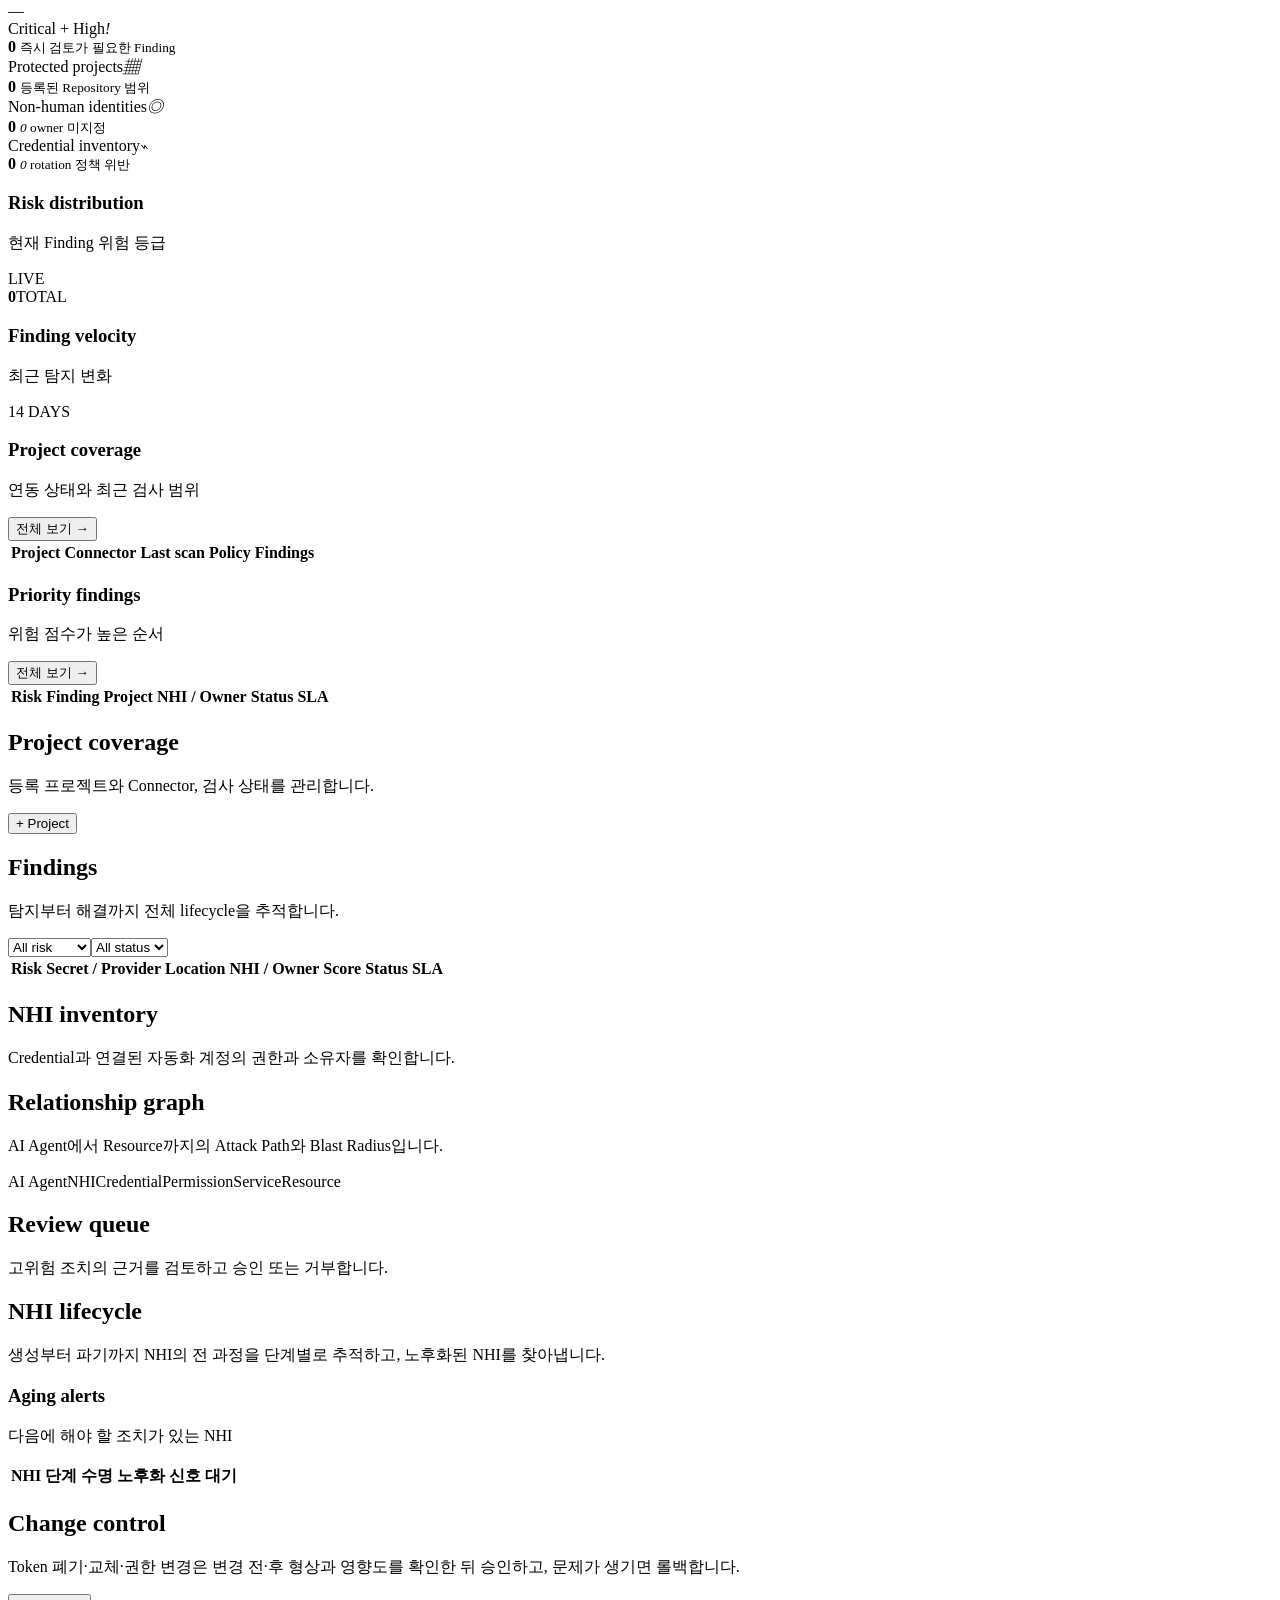
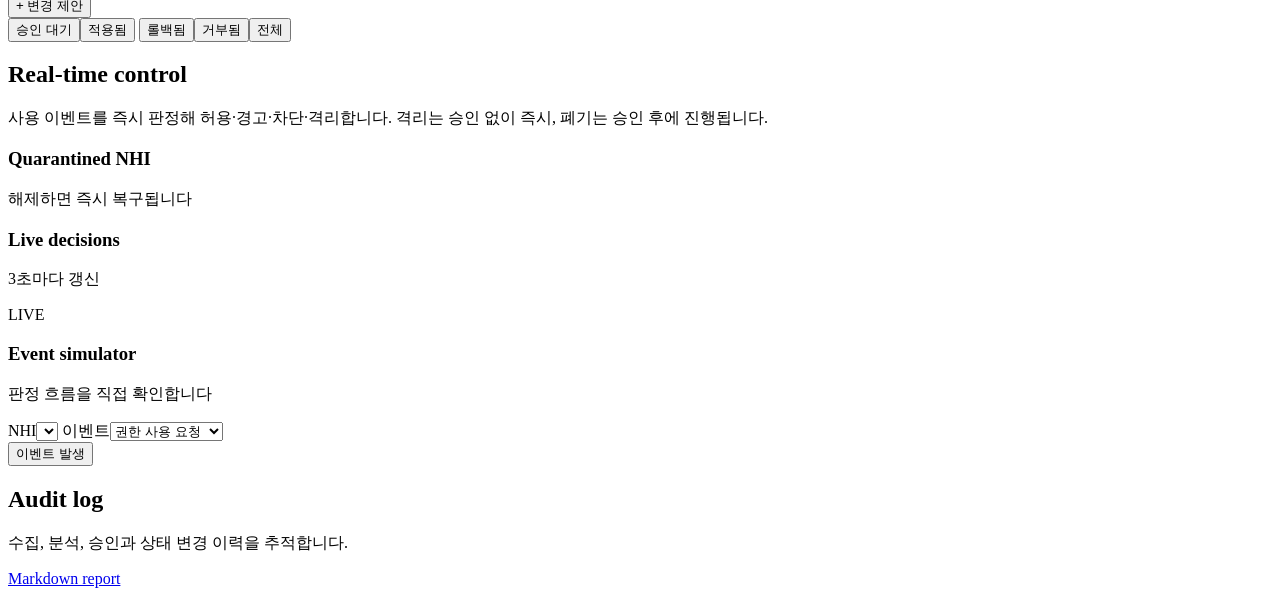
==== commit 761f6248: "feat: integrate NHI pipeline and enforce team governance policies" ====
--- a/frontend/dashboard/index.html
+++ b/frontend/dashboard/index.html
@@ -18,32 +18,42 @@
 
       <nav aria-label="주요 메뉴">
         <button class="nav-item active" data-view-target="overview">
-          <span class="nav-icon">⌂</span><span class="nav-copy"><span>Overview</span><small>전체 보안 현황</small></span>
+          <span class="nav-icon">⌂</span><span>Overview</span>
         </button>
         <button class="nav-item" data-view-target="projects">
-          <span class="nav-icon">▦</span><span class="nav-copy"><span>Projects</span><small>연동·검사 범위</small></span>
+          <span class="nav-icon">▦</span><span>Projects</span>
         </button>
         <button class="nav-item" data-view-target="findings">
-          <span class="nav-icon">◇</span><span class="nav-copy"><span>Findings</span><small>탐지·조치 상태</small></span><b id="nav-finding-count">0</b>
+          <span class="nav-icon">◇</span><span>Findings</span><b id="nav-finding-count">0</b>
         </button>
         <button class="nav-item" data-view-target="nhi">
-          <span class="nav-icon">◎</span><span class="nav-copy"><span>NHI Inventory</span><small>자동화 계정·권한</small></span>
-        </button>
-        <button class="nav-item" data-view-target="decisions">
-          <span class="nav-icon">⌁</span><span class="nav-copy"><span>Decision Flow</span><small>위험 판단 근거</small></span><b id="nav-scenario-count">0</b>
+          <span class="nav-icon">◎</span><span>NHI Inventory</span>
         </button>
         <button class="nav-item" data-view-target="graph">
-          <span class="nav-icon">⌘</span><span class="nav-copy"><span>Relationships</span><small>접근 경로·영향</small></span>
+          <span class="nav-icon">⌘</span><span>Relationships</span>
         </button>
         <button class="nav-item" data-view-target="reviews">
-          <span class="nav-icon">✓</span><span class="nav-copy"><span>Review Queue</span><small>승인 대기 조치</small></span><b id="nav-review-count">0</b>
+          <span class="nav-icon">✓</span><span>Review Queue</span><b id="nav-review-count">0</b>
+        </button>
+        <button class="nav-item" data-view-target="lifecycle">
+          <span class="nav-icon">◔</span><span>Lifecycle</span>
+        </button>
+        <button class="nav-item" data-view-target="changes">
+          <span class="nav-icon">⇄</span><span>Change Control</span><b id="nav-change-count">0</b>
+        </button>
+        <button class="nav-item" data-view-target="control">
+          <span class="nav-icon">◉</span><span>Live Control</span><b id="nav-quarantine-count" class="quiet">0</b>
         </button>
         <button class="nav-item" data-view-target="audit">
-          <span class="nav-icon">≡</span><span class="nav-copy"><span>System Audit</span><small>실행·변경 이력</small></span>
+          <span class="nav-icon">≡</span><span>Audit Log</span>
         </button>
       </nav>
 
       <div class="sidebar-foot">
+        <div class="system-state">
+          <span class="pulse"></span>
+          <div><strong>System operational</strong><small>API v0.5.0</small></div>
+        </div>
         <button id="admin-key-button" class="ghost-button">Admin key 설정</button>
       </div>
     </aside>
@@ -56,7 +66,12 @@
         </div>
         <div class="top-actions">
           <button id="demo-workspace-button" class="secondary-button">데모 데이터 생성</button>
+          <label class="search">
+            <span>⌕</span>
+            <input id="global-search" type="search" placeholder="Finding, NHI, project 검색">
+          </label>
           <button id="refresh-button" class="icon-button" title="새로고침">↻</button>
+          <span class="avatar" title="Security administrator">SA</span>
         </div>
       </header>
 
@@ -95,19 +110,6 @@
             <small><em id="kpi-unrotated">0</em> rotation 정책 위반</small>
           </article>
         </div>
-
-        <article class="panel intelligence-panel">
-          <div class="panel-head">
-            <div><h3>Decision intelligence</h3><p>최근 저장 분석 100건에서 NHI별 최신 결과만 집계한 판단 커버리지</p></div>
-            <button class="text-button" data-view-link="decisions">판단 근거 보기 →</button>
-          </div>
-          <div class="intelligence-grid">
-            <div class="intel-stat"><span>Usage telemetry</span><strong id="intel-usage">0 / 0</strong><small id="intel-usage-note">분석 없음</small></div>
-            <div class="intel-stat"><span>Security events</span><strong id="intel-events">0</strong><small id="intel-event-note">직접 관측 + 통제 공백</small></div>
-            <div class="intel-stat"><span>Matched scenarios</span><strong id="intel-scenarios">0</strong><small id="intel-scenario-note">강제 Critical 0건</small></div>
-            <div class="intel-stat decision"><span>Human review</span><strong id="intel-reviews">0</strong><small>정책 기반 검토 대상</small></div>
-          </div>
-        </article>
 
         <div class="analytics-grid">
           <article class="panel risk-panel">
@@ -140,7 +142,7 @@
             <button class="text-button" data-view-link="findings">전체 보기 →</button>
           </div>
           <div class="table-wrap"><table>
-            <thead><tr><th>Risk</th><th>Finding</th><th>Project</th><th>NHI / Owner</th><th>Score</th><th>Status</th><th>SLA</th></tr></thead>
+            <thead><tr><th>Risk</th><th>Finding</th><th>Project</th><th>NHI / Owner</th><th>Status</th><th>SLA</th></tr></thead>
             <tbody id="overview-findings"></tbody>
           </table></div>
         </article>
@@ -152,7 +154,7 @@
       </section>
 
       <section class="view" data-view="findings">
-        <div class="section-heading"><div><h2>Findings</h2><p>탐지부터 해결까지 전체 lifecycle을 추적합니다.</p></div><div class="filter-row"><label class="search finding-search"><span>⌕</span><input id="finding-search" type="search" placeholder="탐지 결과 검색" aria-label="탐지 결과 검색"></label><select id="finding-risk-filter"><option value="">All risk</option><option>CRITICAL</option><option>HIGH</option><option>MEDIUM</option><option>LOW</option></select><select id="finding-status-filter"><option value="">All status</option></select></div></div>
+        <div class="section-heading"><div><h2>Findings</h2><p>탐지부터 해결까지 전체 lifecycle을 추적합니다.</p></div><div class="filter-row"><select id="finding-risk-filter"><option value="">All risk</option><option>CRITICAL</option><option>HIGH</option><option>MEDIUM</option><option>LOW</option></select><select id="finding-status-filter"><option value="">All status</option></select></div></div>
         <article class="panel"><div class="table-wrap"><table>
           <thead><tr><th>Risk</th><th>Secret / Provider</th><th>Location</th><th>NHI / Owner</th><th>Score</th><th>Status</th><th>SLA</th></tr></thead>
           <tbody id="all-findings"></tbody>
@@ -160,81 +162,8 @@
       </section>
 
       <section class="view" data-view="nhi">
-        <div class="section-heading"><div><h2>NHI inventory</h2><p>Credential과 연결된 자동화 계정의 권한과 소유자를 확인합니다.</p></div><button id="github-discover-button" class="primary-button">GitHub 조직 수집</button></div>
-        <div class="kpi-grid">
-          <article class="kpi">
-            <div class="kpi-top"><span>Total NHI</span><i>◎</i></div>
-            <strong id="nhi-kpi-total">0</strong>
-            <small id="nhi-kpi-providers">provider 없음</small>
-          </article>
-          <article class="kpi critical">
-            <div class="kpi-top"><span>High / Critical risk</span><i>!</i></div>
-            <strong id="nhi-kpi-high-risk">0</strong>
-            <small>즉시 검토가 필요한 NHI</small>
-          </article>
-          <article class="kpi warning">
-            <div class="kpi-top"><span>Pending approvals</span><i>⌁</i></div>
-            <strong id="nhi-kpi-pending-approvals">0</strong>
-            <small>승인 대기 중</small>
-          </article>
-          <article class="kpi">
-            <div class="kpi-top"><span>Latest analysis</span><i>▦</i></div>
-            <strong id="nhi-kpi-latest-analysis">—</strong>
-            <small>가장 최근 분석 시각</small>
-          </article>
-        </div>
-        <div class="filter-row" id="nhi-provider-filter">
-          <button class="chip filter-chip active" data-nhi-provider="">전체</button>
-          <button class="chip filter-chip" data-nhi-provider="github">GitHub</button>
-          <button class="chip filter-chip" data-nhi-provider="slack">Slack</button>
-          <button class="chip filter-chip" data-nhi-provider="aws">AWS</button>
-        </div>
-        <article class="panel collection-run-panel">
-          <div class="panel-head">
-            <div><h3>Latest collection & agent run</h3><p>실제 수집 완전성, 재계획, Secret Scan 결과를 구분해 표시합니다.</p></div>
-            <div class="run-heading"><span id="github-run-status"></span><small id="github-run-time">실행 기록 없음</small></div>
-          </div>
-          <div id="github-run-empty" class="empty-state">아직 GitHub 조직 수집 실행 기록이 없습니다.</div>
-          <div id="github-run-content" hidden>
-            <div id="github-coverage-metrics" class="collection-metrics"></div>
-            <div id="github-run-plan" class="run-plan"></div>
-            <div id="github-run-notes" class="run-notes"></div>
-          </div>
-        </article>
+        <div class="section-heading"><div><h2>NHI inventory</h2><p>Credential과 연결된 자동화 계정의 권한과 소유자를 확인합니다.</p></div></div>
         <div id="nhi-cards" class="card-grid"></div>
-      </section>
-
-      <section class="view" data-view="decisions">
-        <div class="section-heading">
-          <div><h2>Decision flow</h2><p>한 NHI의 Identity → Permission → Usage → Event → Scenario → 조치 흐름을 추적합니다.</p></div>
-          <label class="analysis-picker">분석 선택<select id="analysis-selector" aria-label="분석 선택"></select></label>
-        </div>
-        <div id="decision-empty" class="empty-state panel" hidden>저장된 분석이 없습니다. Scan 또는 Inventory 분석을 먼저 실행하세요.</div>
-        <div id="decision-content">
-          <div id="decision-coverage" class="coverage-row"></div>
-          <article class="panel decision-flow-panel">
-            <div class="panel-head"><div><h3>Explainable decision path</h3><p>각 단계의 산출물과 다음 단계에 전달된 핵심 값</p></div><span id="decision-risk-badge"></span></div>
-            <div id="decision-flow" class="decision-flow"></div>
-          </article>
-          <div class="decision-grid">
-            <article class="panel">
-              <div class="panel-head"><div><h3>Security events</h3><p>관측 사실과 파생 통제 공백을 구분합니다.</p></div><span id="event-count" class="chip">0 EVENTS</span></div>
-              <div id="event-timeline" class="event-timeline"></div>
-            </article>
-            <article class="panel">
-              <div class="panel-head"><div><h3>Scenario matches</h3><p>정책의 강제 Critical 규칙과 동일한 ID를 사용합니다.</p></div><span id="scenario-count" class="chip">0 MATCHES</span></div>
-              <div id="scenario-list" class="scenario-list"></div>
-            </article>
-          </div>
-          <article class="panel">
-            <div class="panel-head"><div><h3>Risk composition & action</h3><p>100점 위험 점수의 영역별 기여와 최종 권고</p></div><strong id="decision-action" class="action-callout">—</strong></div>
-            <div id="risk-factor-list" class="risk-factor-list"></div>
-          </article>
-          <article class="panel history-panel">
-            <div class="panel-head"><div><h3>분석 변화 이력</h3><p>같은 NHI의 직전 분석과 비교해 개선·악화된 결정 근거를 보여줍니다.</p></div><span id="history-trend" class="chip">비교 중</span></div>
-            <div id="history-comparison" class="history-comparison"><div class="empty-state">이전 분석을 확인하고 있습니다.</div></div>
-          </article>
-        </div>
       </section>
 
       <section class="view" data-view="graph">
@@ -248,25 +177,61 @@
       <section class="view" data-view="reviews">
         <div class="section-heading"><div><h2>Review queue</h2><p>고위험 조치의 근거를 검토하고 승인 또는 거부합니다.</p></div></div>
         <div id="review-list" class="review-list"></div>
-
-        <div class="section-heading"><div><h2>NHI 승인 요청</h2><p>Dry-run 결과를 기반으로 생성된 승인 요청을 처리합니다.</p></div></div>
-        <div id="approval-list" class="review-list"></div>
+      </section>
+
+      <section class="view" data-view="lifecycle">
+        <div class="section-heading"><div><h2>NHI lifecycle</h2><p>생성부터 파기까지 NHI의 전 과정을 단계별로 추적하고, 노후화된 NHI를 찾아냅니다.</p></div><span id="lifecycle-policy" class="updated"></span></div>
+        <div id="stage-pipeline" class="stage-pipeline" role="group" aria-label="생명주기 단계 필터"></div>
+        <article class="panel">
+          <div class="panel-head"><div><h3>Aging alerts</h3><p>다음에 해야 할 조치가 있는 NHI</p></div></div>
+          <div id="aging-alerts" class="alert-list"></div>
+        </article>
+        <article class="panel"><div class="table-wrap"><table>
+          <thead><tr><th>NHI</th><th>단계</th><th>수명</th><th>노후화 신호</th><th>대기</th><th></th></tr></thead>
+          <tbody id="lifecycle-rows"></tbody>
+        </table></div></article>
+      </section>
+
+      <section class="view" data-view="changes">
+        <div class="section-heading"><div><h2>Change control</h2><p>Token 폐기·교체·권한 변경은 변경 전·후 형상과 영향도를 확인한 뒤 승인하고, 문제가 생기면 롤백합니다.</p></div><button id="new-change-button" class="primary-button">+ 변경 제안</button></div>
+        <div id="change-filters" class="segmented">
+          <button data-status="PENDING_APPROVAL">승인 대기</button><button data-status="APPLIED">적용됨</button>
+          <button data-status="ROLLED_BACK">롤백됨</button><button data-status="REJECTED">거부됨</button><button data-status="">전체</button>
+        </div>
+        <div id="change-list" class="change-list"></div>
+      </section>
+
+      <section class="view" data-view="control">
+        <div class="section-heading"><div><h2>Real-time control</h2><p>사용 이벤트를 즉시 판정해 허용·경고·차단·격리합니다. 격리는 승인 없이 즉시, 폐기는 승인 후에 진행됩니다.</p></div><div id="control-mode"></div></div>
+        <div id="control-counters" class="counter-row"></div>
+        <article class="panel">
+          <div class="panel-head"><div><h3>Quarantined NHI</h3><p>해제하면 즉시 복구됩니다</p></div></div>
+          <div id="quarantine-list" class="alert-list"></div>
+        </article>
+        <div class="control-grid">
+          <article class="panel">
+            <div class="panel-head"><div><h3>Live decisions</h3><p>3초마다 갱신</p></div><span class="chip live-chip">LIVE</span></div>
+            <div id="control-feed" class="feed"></div>
+          </article>
+          <article class="panel">
+            <div class="panel-head"><div><h3>Event simulator</h3><p>판정 흐름을 직접 확인합니다</p></div></div>
+            <div class="sim-form">
+              <label>NHI<select id="sim-nhi"></select></label>
+              <label>이벤트<select id="sim-type"><option value="CREDENTIAL_USE">권한 사용 요청</option><option value="USAGE_SPIKE">사용량 급증</option><option value="EXPOSURE_DETECTED">Credential 노출</option></select></label>
+              <div id="sim-fields"></div>
+              <button id="sim-fire" class="primary-button">이벤트 발생</button>
+              <div id="sim-result"></div>
+            </div>
+          </article>
+        </div>
       </section>
 
       <section class="view" data-view="audit">
-        <div class="section-heading"><div><h2>System audit</h2><p>수집, 분석, 승인과 상태 변경 이력을 추적합니다.</p></div><a class="secondary-button" href="/reports/summary?format=markdown" target="_blank">Markdown report</a></div>
+        <div class="section-heading"><div><h2>Audit log</h2><p>수집, 분석, 승인과 상태 변경 이력을 추적합니다.</p></div><a class="secondary-button" href="/reports/summary?format=markdown" target="_blank">Markdown report</a></div>
         <article class="panel"><div id="audit-list" class="audit-list"></div></article>
       </section>
     </main>
   </div>
-
-  <dialog id="nhi-detail-dialog">
-    <form method="dialog">
-      <div class="dialog-head"><div><p class="eyebrow">NHI DETAIL</p><h2 id="nhi-detail-title">NHI 상세</h2></div><button value="cancel" class="dialog-close">×</button></div>
-      <div id="nhi-detail-body"><div class="empty-state">불러오는 중…</div></div>
-      <div class="dialog-actions"><button value="cancel" class="secondary-button">닫기</button></div>
-    </form>
-  </dialog>
 
   <dialog id="project-dialog">
     <form id="project-form" method="dialog">
@@ -274,11 +239,31 @@
       <label>표시 이름<input name="name" required placeholder="Payment backend"></label>
       <label>GitHub Repository<input name="repository" required placeholder="acme/backend"></label>
       <label>설명<textarea name="description" rows="3" placeholder="Production payment service"></textarea></label>
-      <div class="check-row"><label><input type="checkbox" name="policy_enabled" checked> 정책 적용</label></div>
+      <div class="check-row"><label><input type="checkbox" name="policy_enabled" checked> 정책 적용</label><label><input type="checkbox" name="schedule_enabled"> 정기 검사</label></div>
       <div class="dialog-actions"><button value="cancel" class="secondary-button">취소</button><button type="submit" value="default" class="primary-button">등록</button></div>
     </form>
   </dialog>
 
+  <dialog id="lifecycle-dialog" class="wide"><div id="lifecycle-detail" class="dialog-body"></div></dialog>
+  <dialog id="change-dialog" class="wide"><div id="change-detail" class="dialog-body"></div></dialog>
+  <dialog id="propose-dialog" class="wide">
+    <div class="dialog-body">
+      <div class="dialog-head"><div><p class="eyebrow">CHANGE CONTROL</p><h2>변경 제안</h2></div><button type="button" class="dialog-close" onclick="this.closest('dialog').close()">×</button></div>
+      <div class="propose-grid">
+        <label>대상 NHI<select id="propose-nhi"></select></label>
+        <label>변경 유형<select id="propose-type"><option value="TOKEN_ROTATE">Token 교체</option><option value="SCOPE_CHANGE">권한 변경</option><option value="TOKEN_REVOKE">Token 폐기</option><option value="TOKEN_DISPOSE">Token 파기</option></select></label>
+      </div>
+      <div id="propose-params"></div>
+      <div class="propose-grid">
+        <label>요청자<input id="propose-actor"></label>
+        <label>사유<input id="propose-reason" placeholder="변경 사유"></label>
+      </div>
+      <div class="dialog-actions inline"><button type="button" id="propose-preview-button" class="secondary-button">영향도 미리보기</button><button type="button" id="propose-submit-button" class="primary-button">제안</button></div>
+      <div id="propose-preview"></div>
+    </div>
+  </dialog>
+
   <script src="/dashboard/app.js" defer></script>
+  <script src="/dashboard/governance.js" defer></script>
 </body>
 </html>
